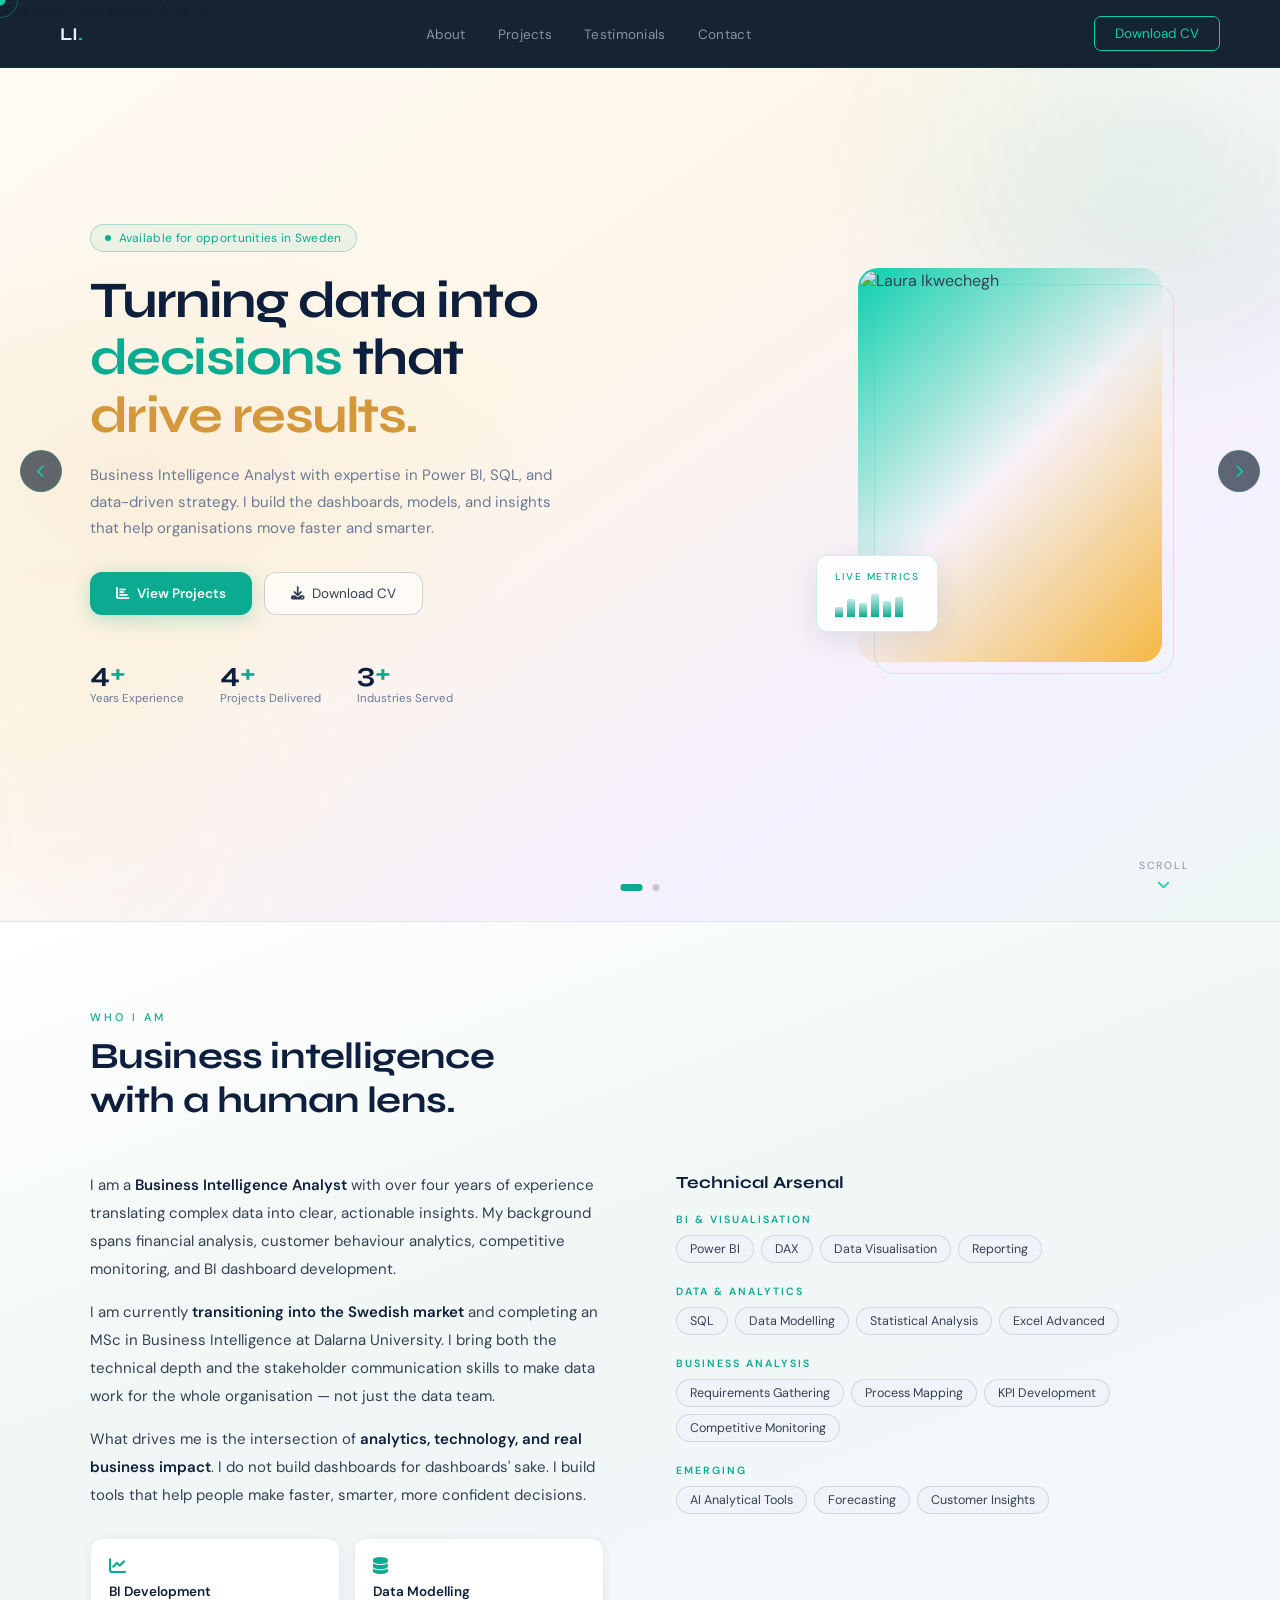
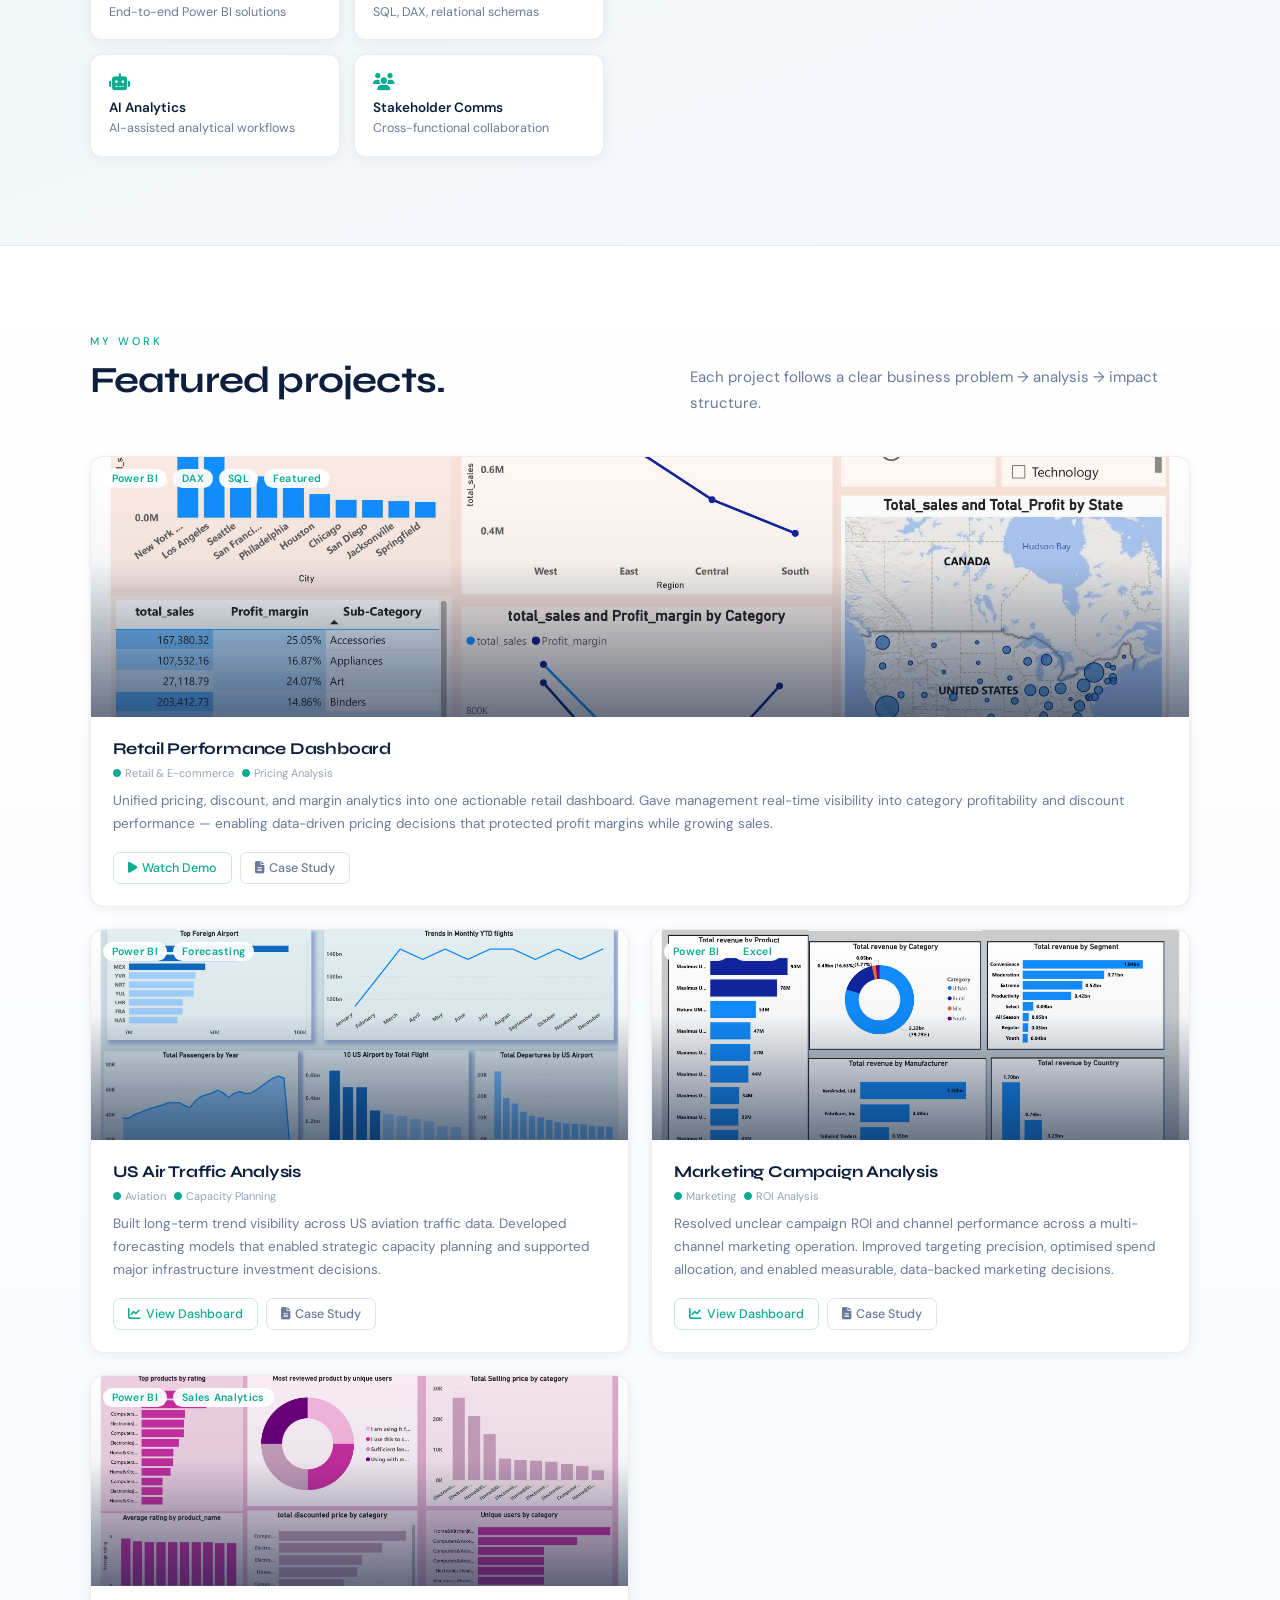
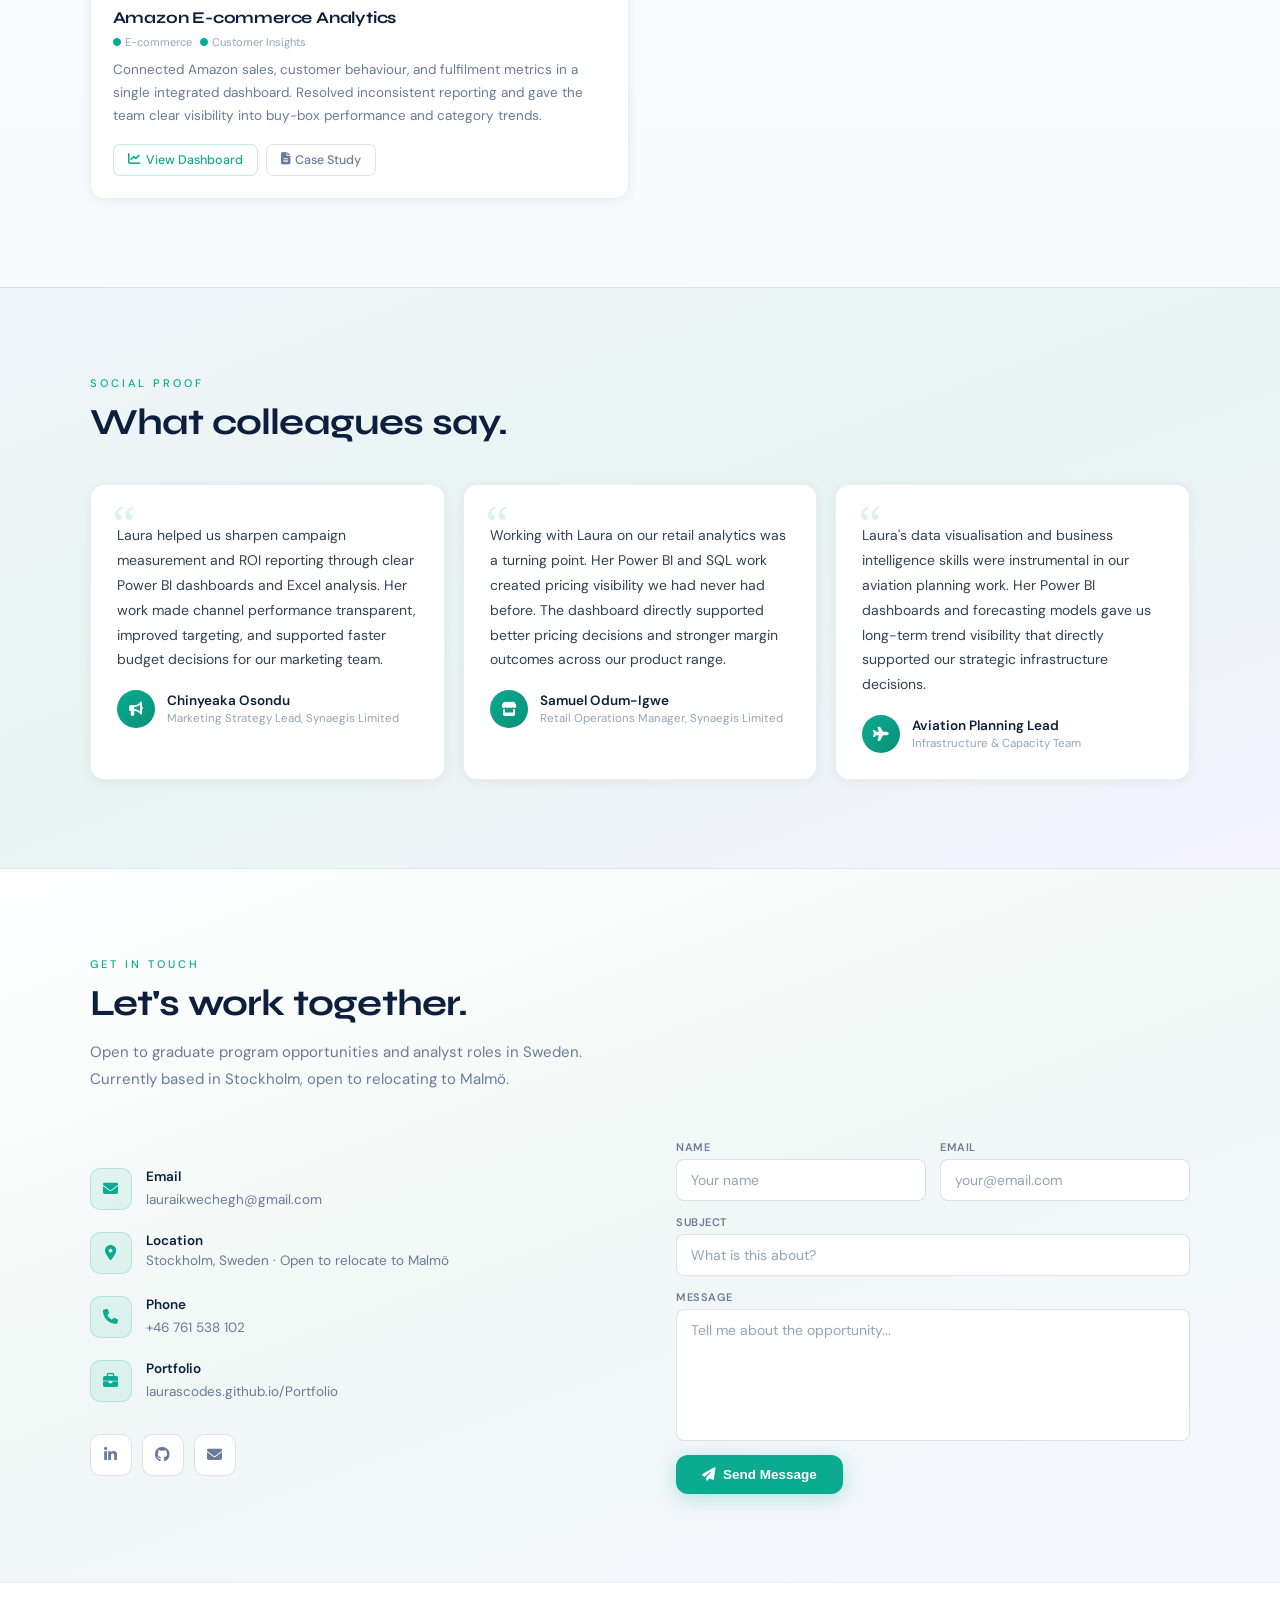
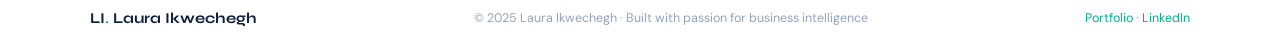
==== index (1).html @ 74d18b84 "new commit" ====
<!DOCTYPE html>
<html lang="en">
<head>
<meta charset="UTF-8">
<meta name="viewport" content="width=device-width, initial-scale=1.0">
<title>Laura Ikwechegh | Business Intelligence Analyst</title>
<link rel="preconnect" href="https://fonts.googleapis.com">
<link rel="preconnect" href="https://fonts.gstatic.com" crossorigin>
<link href="https://fonts.googleapis.com/css2?family=Syne:wght@400;600;700;800&family=DM+Sans:ital,opsz,wght@0,9..40,300;0,9..40,400;0,9..40,500;1,9..40,300&display=swap" rel="stylesheet">
<link rel="stylesheet" href="https://cdnjs.cloudflare.com/ajax/libs/font-awesome/6.5.0/css/all.min.css">
<link rel="stylesheet" href="style.css">
</head>
<body>

<!-- CURSOR -->
<div class="cursor" id="cursor"></div>
<div class="cursor-ring" id="cursorRing"></div>

<!-- SCROLL BAR -->
<div id="scroll-bar"></div>

    <div class="loader-bar-wrap"><div class="loader-bar"></div></div>
    <p class="loader-sub">Business Intelligence Analyst</p>
  </div>
</div>

<!-- MOBILE NAV -->
<div class="mobile-nav" id="mobileNav">
  <button class="close-mobile" onclick="closeMobileNav()"><i class="fas fa-times"></i></button>
  <a href="#hero" onclick="closeMobileNav()">Home</a>
  <a href="#about" onclick="closeMobileNav()">About</a>
  <a href="#projects" onclick="closeMobileNav()">Projects</a>
  <a href="#testimonials" onclick="closeMobileNav()">Testimonials</a>
  <a href="#contact" onclick="closeMobileNav()">Contact</a>
</div>

<!-- NAVBAR -->
<nav id="navbar">
  <a href="#hero" class="nav-logo">LI<span>.</span></a>
  <ul class="nav-links">
    <li><a href="#about">About</a></li>
    <li><a href="#projects">Projects</a></li>
    <li><a href="#testimonials">Testimonials</a></li>
    <li><a href="#contact">Contact</a></li>
  </ul>
  <a href="assets/img/portfolio/Laura_Ikwecheghs_Resume.pdf" class="nav-cta" target="_blank">Download CV</a>
  <div class="hamburger" onclick="openMobileNav()">
    <span></span><span></span><span></span>
  </div>
</nav>

<!-- ========== HERO SECTION (Sliding) ========== -->
<section id="hero">

  <!-- Slider track — holds both slides side by side -->
  <div class="hero-slider" id="heroSlider">

    <!-- ====== SLIDE 1: Photo + Text ====== -->
    <div class="hero-slide slide-1">
      <div class="hero-orb orb-1"></div>
      <div class="hero-orb orb-2"></div>

      <div class="slide-1-inner">

        <!-- LEFT: Text content -->
        <div class="hero-text-col">
          <div class="hero-badge">Available for opportunities in Sweden</div>

          <h1 class="hero-title">
            Turning data into<br>
            <span class="teal">decisions</span> that<br>
            <span class="gold">drive results.</span>
          </h1>

          <p class="hero-sub">
            Business Intelligence Analyst with expertise in Power BI, SQL, and data-driven strategy.
            I build the dashboards, models, and insights that help organisations move faster and smarter.
          </p>

          <div class="hero-btns">
            <a href="#projects" class="btn-primary">
              <i class="fas fa-chart-bar"></i> View Projects
            </a>
            <a href="assets/img/portfolio/Laura_Ikwecheghs_Resume.pdf" class="btn-outline" target="_blank">
              <i class="fas fa-download"></i> Download CV
            </a>
          </div>

          <div class="hero-stats">
            <div class="stat">
              <div class="stat-number">4<span>+</span></div>
              <div class="stat-label">Years Experience</div>
            </div>
            <div class="stat">
              <div class="stat-number">4<span>+</span></div>
              <div class="stat-label">Projects Delivered</div>
            </div>
            <div class="stat">
              <div class="stat-number">3<span>+</span></div>
              <div class="stat-label">Industries Served</div>
            </div>
          </div>
        </div>

        <!-- RIGHT: Professional photo -->
        <div class="hero-photo-col">
          <div class="hero-photo-frame">
            <img src="assets/img/person/my_imaage.png" alt="Laura Ikwechegh">

            <!-- Floating BI mini-chart card -->
            <div class="hero-accent-card">
              <div class="accent-card-title">Live Metrics</div>
              <div class="accent-bars">
                <div class="accent-bar"></div>
                <div class="accent-bar"></div>
                <div class="accent-bar"></div>
                <div class="accent-bar"></div>
                <div class="accent-bar"></div>
                <div class="accent-bar"></div>
              </div>
            </div>
          </div>
        </div>

      </div>
    </div>
    <!-- end SLIDE 1 -->

    <!-- ====== SLIDE 2: Warm Charcoal / Minimal ====== -->
    <div class="hero-slide slide-2">
      <div class="slide-2-line"></div>

      <div class="slide-2-inner">

        <div class="slide-2-eyebrow">Business Intelligence · Power BI · SQL</div>

        <h2 class="slide-2-title">
          Where data meets<br>
          <span class="s2-accent">strategic impact.</span>
        </h2>

        <p class="slide-2-desc">
          I translate raw data into confident decisions — from retail pricing dashboards
          to aviation forecasting. My work sits at the intersection of analytics,
          technology, and measurable business outcomes.
        </p>

        <div class="slide-2-ctas">
          <a href="#about" class="btn-warm">
            <i class="fas fa-user"></i> About Me
          </a>
          <a href="#contact" class="btn-warm-outline">
            <i class="fas fa-paper-plane"></i> Get In Touch
          </a>
        </div>

        <div class="slide-2-stats">
          <div class="s2-stat">
            <div class="s2-stat-num">4+</div>
            <div class="s2-stat-label">Years<br>Experience</div>
          </div>
          <div class="s2-stat">
            <div class="s2-stat-num">4+</div>
            <div class="s2-stat-label">Projects<br>Delivered</div>
          </div>
          <div class="s2-stat">
            <div class="s2-stat-num">3+</div>
            <div class="s2-stat-label">Industries<br>Served</div>
          </div>
        </div>

      </div>

      <!-- Floating quote — right side decoration -->
      <div class="slide-2-quote">
        <span class="s2-quote-mark">"</span>
        <p class="s2-quote-text">Data is the new oil — but only when refined into insight.</p>
        <div class="s2-quote-author">BI Philosophy</div>
      </div>

    </div>
    <!-- end SLIDE 2 -->

  </div>
  <!-- end .hero-slider -->

  <!-- Slider navigation dots -->
  <div class="hero-nav-dots">
    <button class="hero-dot active" aria-label="Slide 1"></button>
    <button class="hero-dot" aria-label="Slide 2"></button>
  </div>

  <!-- Arrow buttons -->
  <button class="hero-arrow hero-arrow-left" id="heroPrev" aria-label="Previous slide">
    <i class="fas fa-chevron-left"></i>
  </button>
  <button class="hero-arrow hero-arrow-right" id="heroNext" aria-label="Next slide">
    <i class="fas fa-chevron-right"></i>
  </button>

  <!-- Scroll hint -->
  <div class="scroll-hint">
    <span>Scroll</span>
    <i class="fas fa-chevron-down"></i>
  </div>

</section>
<!-- end #hero -->

<!-- ========== ABOUT ========== -->
<section id="about" class="section">
  <div class="section-label reveal">Who I Am</div>
  <h2 class="section-title reveal">Business intelligence<br>with a human lens.</h2>

  <div class="about-grid">
    <div class="about-text reveal">
      <p>
        I am a <strong>Business Intelligence Analyst</strong> with over four years of experience translating
        complex data into clear, actionable insights. My background spans financial analysis, customer
        behaviour analytics, competitive monitoring, and BI dashboard development.
      </p>
      <p>
        I am currently <strong>transitioning into the Swedish market</strong> and completing an MSc in Business
        Intelligence at Dalarna University. I bring both the technical depth and the stakeholder communication
        skills to make data work for the whole organisation — not just the data team.
      </p>
      <p>
        What drives me is the intersection of <strong>analytics, technology, and real business impact</strong>.
        I do not build dashboards for dashboards' sake. I build tools that help people make faster, smarter,
        more confident decisions.
      </p>

      <div class="about-highlights">
        <div class="highlight-item">
          <i class="fas fa-chart-line"></i>
          <h4>BI Development</h4>
          <p>End-to-end Power BI solutions</p>
        </div>
        <div class="highlight-item">
          <i class="fas fa-database"></i>
          <h4>Data Modelling</h4>
          <p>SQL, DAX, relational schemas</p>
        </div>
        <div class="highlight-item">
          <i class="fas fa-robot"></i>
          <h4>AI Analytics</h4>
          <p>AI-assisted analytical workflows</p>
        </div>
        <div class="highlight-item">
          <i class="fas fa-users"></i>
          <h4>Stakeholder Comms</h4>
          <p>Cross-functional collaboration</p>
        </div>
      </div>
    </div>

    <div class="about-skills reveal">
      <h3>Technical Arsenal</h3>

      <div class="skill-group">
        <div class="skill-group-title">BI & Visualisation</div>
        <div class="skill-tags">
          <span class="skill-tag">Power BI</span>
          <span class="skill-tag">DAX</span>
          <span class="skill-tag">Data Visualisation</span>
          <span class="skill-tag">Reporting</span>
        </div>
      </div>

      <div class="skill-group">
        <div class="skill-group-title">Data & Analytics</div>
        <div class="skill-tags">
          <span class="skill-tag">SQL</span>
          <span class="skill-tag">Data Modelling</span>
          <span class="skill-tag">Statistical Analysis</span>
          <span class="skill-tag">Excel Advanced</span>
        </div>
      </div>

      <div class="skill-group">
        <div class="skill-group-title">Business Analysis</div>
        <div class="skill-tags">
          <span class="skill-tag">Requirements Gathering</span>
          <span class="skill-tag">Process Mapping</span>
          <span class="skill-tag">KPI Development</span>
          <span class="skill-tag">Competitive Monitoring</span>
        </div>
      </div>

      <div class="skill-group">
        <div class="skill-group-title">Emerging</div>
        <div class="skill-tags">
          <span class="skill-tag">AI Analytical Tools</span>
          <span class="skill-tag">Forecasting</span>
          <span class="skill-tag">Customer Insights</span>
        </div>
      </div>
    </div>
  </div>
</section>

<!-- ========== PROJECTS ========== -->
<section id="projects" class="section">
  <div class="projects-header">
    <div>
      <div class="section-label reveal">My Work</div>
      <h2 class="section-title reveal">Featured projects.</h2>
    </div>
    <p class="section-sub reveal" style="margin-bottom:0;">Each project follows a clear business problem → analysis → impact structure.</p>
  </div>

  <div class="projects-grid">

    <!-- FEATURED: Retail -->
    <div class="project-card reveal">
      <div class="project-img-wrap">
        <img src="assets/img/portfolio/Retail Performance.jpg" alt="Retail Performance Dashboard" loading="lazy">
        <div class="project-overlay"></div>
        <div class="project-tags-overlay">
          <span class="ptag">Power BI</span>
          <span class="ptag">DAX</span>
          <span class="ptag">SQL</span>
          <span class="ptag">Featured</span>
        </div>
      </div>
      <div class="project-body">
        <h3>Retail Performance Dashboard</h3>
        <div class="project-meta">
          <span><i class="fas fa-circle"></i> Retail &amp; E-commerce</span>
          <span><i class="fas fa-circle"></i> Pricing Analysis</span>
        </div>
        <p>Unified pricing, discount, and margin analytics into one actionable retail dashboard. Gave management real-time visibility into category profitability and discount performance — enabling data-driven pricing decisions that protected profit margins while growing sales.</p>
        <div class="project-links">
          <a href="assets/img/portfolio/Retail%20Performance.mp4" class="p-link" target="_blank" rel="noopener">
            <i class="fas fa-play"></i> Watch Demo
          </a>
          <a href="project-case1.html" class="p-link secondary">
            <i class="fas fa-file-alt"></i> Case Study
          </a>
        </div>
      </div>
    </div>

    <!-- US Air Traffic -->
    <div class="project-card reveal">
      <div class="project-img-wrap">
        <img src="assets/img/portfolio/U.S international Powerbi project.jpg" alt="US Air Traffic Analysis" loading="lazy">
        <div class="project-overlay"></div>
        <div class="project-tags-overlay">
          <span class="ptag">Power BI</span>
          <span class="ptag">Forecasting</span>
        </div>
      </div>
      <div class="project-body">
        <h3>US Air Traffic Analysis</h3>
        <div class="project-meta">
          <span><i class="fas fa-circle"></i> Aviation</span>
          <span><i class="fas fa-circle"></i> Capacity Planning</span>
        </div>
        <p>Built long-term trend visibility across US aviation traffic data. Developed forecasting models that enabled strategic capacity planning and supported major infrastructure investment decisions.</p>
        <div class="project-links">
          <a href="assets/img/portfolio/U.S international Powerbi project.jpg" class="p-link" target="_blank" rel="noopener">
            <i class="fas fa-chart-line"></i> View Dashboard
          </a>
          <a href="project-case3.html" class="p-link secondary">
            <i class="fas fa-file-alt"></i> Case Study
          </a>
        </div>
      </div>
    </div>

    <!-- Marketing Campaign -->
    <div class="project-card reveal">
      <div class="project-img-wrap">
        <img src="assets/img/portfolio/power BI Assignment 1.jpg" alt="Marketing Campaign Analysis" loading="lazy">
        <div class="project-overlay"></div>
        <div class="project-tags-overlay">
          <span class="ptag">Power BI</span>
          <span class="ptag">Excel</span>
        </div>
      </div>
      <div class="project-body">
        <h3>Marketing Campaign Analysis</h3>
        <div class="project-meta">
          <span><i class="fas fa-circle"></i> Marketing</span>
          <span><i class="fas fa-circle"></i> ROI Analysis</span>
        </div>
        <p>Resolved unclear campaign ROI and channel performance across a multi-channel marketing operation. Improved targeting precision, optimised spend allocation, and enabled measurable, data-backed marketing decisions.</p>
        <div class="project-links">
          <a href="assets/img/portfolio/power BI Assignment 1.jpg" class="p-link" target="_blank" rel="noopener">
            <i class="fas fa-chart-line"></i> View Dashboard
          </a>
          <a href="project-case4.html" class="p-link secondary">
            <i class="fas fa-file-alt"></i> Case Study
          </a>
        </div>
      </div>
    </div>

    <!-- Amazon -->
    <div class="project-card reveal">
      <div class="project-img-wrap">
        <img src="assets/img/portfolio/Amazon E-commerce 1.jpg" alt="Amazon E-commerce Analytics" loading="lazy">
        <div class="project-overlay"></div>
        <div class="project-tags-overlay">
          <span class="ptag">Power BI</span>
          <span class="ptag">Sales Analytics</span>
        </div>
      </div>
      <div class="project-body">
        <h3>Amazon E-commerce Analytics</h3>
        <div class="project-meta">
          <span><i class="fas fa-circle"></i> E-commerce</span>
          <span><i class="fas fa-circle"></i> Customer Insights</span>
        </div>
        <p>Connected Amazon sales, customer behaviour, and fulfilment metrics in a single integrated dashboard. Resolved inconsistent reporting and gave the team clear visibility into buy-box performance and category trends.</p>
        <div class="project-links">
          <a href="assets/img/portfolio/Amazon E-commerce 1.jpg" class="p-link" target="_blank" rel="noopener">
            <i class="fas fa-chart-line"></i> View Dashboard
          </a>
          <a href="project-case5.html" class="p-link secondary">
            <i class="fas fa-file-alt"></i> Case Study
          </a>
        </div>
      </div>
    </div>

  </div>
</section>

<!-- ========== TESTIMONIALS ========== -->
<section id="testimonials" class="section">
  <div class="section-label reveal">Social Proof</div>
  <h2 class="section-title reveal">What colleagues say.</h2>

  <div class="testimonials-grid">

    <div class="testimonial-card reveal">
      <p>Laura helped us sharpen campaign measurement and ROI reporting through clear Power BI dashboards and Excel analysis. Her work made channel performance transparent, improved targeting, and supported faster budget decisions for our marketing team.</p>
      <div class="t-author">
        <div class="t-avatar"><i class="fas fa-bullhorn"></i></div>
        <div>
          <div class="t-name">Chinyeaka Osondu</div>
          <div class="t-role">Marketing Strategy Lead, Synaegis Limited</div>
        </div>
      </div>
    </div>

    <div class="testimonial-card reveal">
      <p>Working with Laura on our retail analytics was a turning point. Her Power BI and SQL work created pricing visibility we had never had before. The dashboard directly supported better pricing decisions and stronger margin outcomes across our product range.</p>
      <div class="t-author">
        <div class="t-avatar"><i class="fas fa-store"></i></div>
        <div>
          <div class="t-name">Samuel Odum-Igwe</div>
          <div class="t-role">Retail Operations Manager, Synaegis Limited</div>
        </div>
      </div>
    </div>

    <div class="testimonial-card reveal">
      <p>Laura's data visualisation and business intelligence skills were instrumental in our aviation planning work. Her Power BI dashboards and forecasting models gave us long-term trend visibility that directly supported our strategic infrastructure decisions.</p>
      <div class="t-author">
        <div class="t-avatar"><i class="fas fa-plane"></i></div>
        <div>
          <div class="t-name">Aviation Planning Lead</div>
          <div class="t-role">Infrastructure & Capacity Team</div>
        </div>
      </div>
    </div>

  </div>
</section>

<!-- ========== CONTACT ========== -->
<section id="contact" class="section">
  <div class="section-label reveal">Get In Touch</div>
  <h2 class="section-title reveal">Let's work together.</h2>
  <p class="section-sub reveal">Open to graduate program opportunities and analyst roles in Sweden. Currently based in Stockholm, open to relocating to Malmö.</p>

  <div class="contact-grid">
    <div class="reveal">
      <div class="contact-info-items">
        <div class="contact-info-item">
          <div class="c-icon"><i class="fas fa-envelope"></i></div>
          <div class="c-text">
            <h4>Email</h4>
            <a href="mailto:lauraikwechegh@gmail.com">lauraikwechegh@gmail.com</a>
          </div>
        </div>
        <div class="contact-info-item">
          <div class="c-icon"><i class="fas fa-map-marker-alt"></i></div>
          <div class="c-text">
            <h4>Location</h4>
            <p>Stockholm, Sweden · Open to relocate to Malmö</p>
          </div>
        </div>
        <div class="contact-info-item">
          <div class="c-icon"><i class="fas fa-phone"></i></div>
          <div class="c-text">
            <h4>Phone</h4>
            <a href="tel:+46761538102">+46 761 538 102</a>
          </div>
        </div>
        <div class="contact-info-item">
          <div class="c-icon"><i class="fas fa-briefcase"></i></div>
          <div class="c-text">
            <h4>Portfolio</h4>
            <a href="https://laurascodes.github.io/Portfolio/index.html#hero-section" target="_blank">laurascodes.github.io/Portfolio</a>
          </div>
        </div>
      </div>

      <div class="social-row">
        <a href="http://www.linkedin.com/in/chidinma-ikwechegh-4619a311b" class="soc-btn" target="_blank" title="LinkedIn">
          <i class="fab fa-linkedin-in"></i>
        </a>
        <a href="https://github.com/laurascodes" class="soc-btn" target="_blank" title="GitHub">
          <i class="fab fa-github"></i>
        </a>
        <a href="mailto:lauraikwechegh@gmail.com" class="soc-btn" title="Email">
          <i class="fas fa-envelope"></i>
        </a>
      </div>
    </div>

    <form class="contact-form reveal" onsubmit="handleSubmit(event)">
      <div class="form-row">
        <div class="form-group">
          <label for="fname">Name</label>
          <input type="text" id="fname" name="name" placeholder="Your name" required>
        </div>
        <div class="form-group">
          <label for="femail">Email</label>
          <input type="email" id="femail" name="email" placeholder="your@email.com" required>
        </div>
      </div>
      <div class="form-group">
        <label for="fsubject">Subject</label>
        <input type="text" id="fsubject" name="subject" placeholder="What is this about?" required>
      </div>
      <div class="form-group">
        <label for="fmessage">Message</label>
        <textarea id="fmessage" name="message" rows="6" placeholder="Tell me about the opportunity..." required></textarea>
      </div>
      <button type="submit" class="btn-primary" style="align-self:flex-start;">
        <i class="fas fa-paper-plane"></i> Send Message
      </button>
      <p id="form-msg" style="font-size:13px;color:var(--teal);display:none;margin-top:8px;">
        ✓ Message sent! I will get back to you within 24 hours.
      </p>
    </form>
  </div>
</section>

<!-- FOOTER -->
<footer>
  <div class="footer-logo">LI<span>.</span> Laura Ikwechegh</div>
  <p>© 2025 Laura Ikwechegh · Built with passion for business intelligence</p>
  <p>
    <a href="https://laurascodes.github.io/Portfolio/index.html#hero-section">Portfolio</a> ·
    <a href="http://www.linkedin.com/in/chidinma-ikwechegh-4619a311b" target="_blank">LinkedIn</a>
  </p>
</footer>

<script src="main.js"></script>
</body>
</html>
---- style.css ----
/* ===========================
   CSS VARIABLES & RESET
=========================== */
:root {
  /* Hero — deep professional dark */
  --hero-bg:      #0d1b2a;
  --hero-mid:     #112240;
  --hero-teal:    #0BCEAF;
  --hero-gold:    #F4B942;
  --hero-slate:   #8892A4;
  --hero-light:   #CCD6F6;
  --hero-white:   #E6F1FF;

  /* Rest of site — white/light gradient */
  --bg:           #f7f9fc;
  --bg2:          #ffffff;
  --bg3:          #f0f4f9;
  --teal:         #0aab90;
  --teal-light:   rgba(10,171,144,0.09);
  --gold:         #d4973a;
  --slate:        #6b7a99;
  --slate-mid:    #94a3b8;
  --body-text:    #334155;
  --heading:      #0d1f3c;
  --border:       rgba(13,31,60,0.08);
  --border-mid:   rgba(13,31,60,0.13);
  --card-bg:      #ffffff;
  --shadow-sm:    0 2px 12px rgba(13,31,60,0.06);
  --shadow-md:    0 8px 32px rgba(13,31,60,0.09);
  --shadow-lg:    0 20px 60px rgba(13,31,60,0.12);
  --radius:       12px;
  --transition:   0.3s cubic-bezier(0.4,0,0.2,1);
}

*,*::before,*::after{margin:0;padding:0;box-sizing:border-box;}
html{scroll-behavior:smooth;font-size:16px;}
body{
  font-family:'DM Sans',sans-serif;
  background:var(--bg);color:var(--body-text);
  overflow-x:hidden;
  -webkit-font-smoothing:antialiased;
  -moz-osx-font-smoothing:grayscale;
  font-weight:400;cursor:none;
}

/* ===========================
   CURSOR
=========================== */
.cursor{
  position:fixed;width:11px;height:11px;background:var(--hero-teal);
  border-radius:50%;pointer-events:none;z-index:99999;
  transform:translate(-50%,-50%);transition:width .2s,height .2s;
}
.cursor-ring{
  position:fixed;width:36px;height:36px;
  border:1.5px solid var(--hero-teal);border-radius:50%;
  pointer-events:none;z-index:99998;transform:translate(-50%,-50%);
  transition:width .3s,height .3s,opacity .3s;opacity:.35;
}

/* ===========================
   SCROLL BAR
=========================== */
#scroll-bar{
  position:fixed;top:0;left:0;height:3px;
  background:linear-gradient(90deg,var(--teal),var(--gold));
  z-index:9999;width:0%;transition:width .1s linear;
}

/* ===========================
   NAVBAR
=========================== */
nav{
  position:fixed;top:0;left:0;right:0;z-index:1000;
  height:68px;padding:0 clamp(20px,5vw,60px);
  display:flex;align-items:center;justify-content:space-between;
  background:rgba(13,27,42,0.96);
  backdrop-filter:blur(20px);
  border-bottom:1px solid rgba(11,206,175,0.08);
  transition:box-shadow var(--transition);
}
nav.scrolled{box-shadow:0 4px 24px rgba(0,0,0,0.25);}

.nav-logo{
  font-family:'Syne',sans-serif;font-weight:700;font-size:18px;
  color:var(--hero-white);text-decoration:none;
}
.nav-logo span{color:var(--hero-teal);}

.nav-links{display:flex;list-style:none;gap:32px;}
.nav-links a{
  font-size:13.5px;font-weight:400;color:var(--hero-slate);
  text-decoration:none;letter-spacing:.3px;transition:color var(--transition);position:relative;
}
.nav-links a::after{
  content:'';position:absolute;bottom:-4px;left:0;
  width:0;height:1.5px;background:var(--hero-teal);transition:width var(--transition);
}
.nav-links a:hover{color:var(--hero-teal);}
.nav-links a:hover::after{width:100%;}

.nav-cta{
  padding:8px 20px;border:1.5px solid var(--hero-teal);
  border-radius:7px;color:var(--hero-teal)!important;
  font-size:13.5px;font-weight:400;text-decoration:none;
  transition:all var(--transition);background:transparent;
}
.nav-cta:hover{background:rgba(11,206,175,0.1)!important;}
.nav-cta::after{display:none!important;}

.hamburger{display:none;flex-direction:column;gap:5px;cursor:pointer;}
.hamburger span{display:block;width:22px;height:2px;background:var(--hero-light);border-radius:2px;}

/* ===========================
   HERO — DARK PROFESSIONAL
=========================== */
#hero{position:relative;height:100vh;overflow:hidden;}

.hero-slider{
  display:flex;width:200%;height:100%;
  transition:transform .85s cubic-bezier(.77,0,.175,1);
}

.hero-slide{
  width:50%;height:100%;flex-shrink:0;
  position:relative;display:flex;align-items:center;
}

/* ── SLIDE 1 — Warm cream gradient (soft, light, welcoming) ── */
.slide-1{
  background: linear-gradient(145deg, #fffbf4 0%, #fef6e8 40%, #f4f0ff 75%, #eef8f5 100%);
  padding:68px clamp(24px,7vw,100px) 80px;
}
.slide-1::before{
  content:'';position:absolute;inset:0;
  background:
    radial-gradient(ellipse 55% 50% at 10% 50%, rgba(212,151,58,0.09) 0%, transparent 60%),
    radial-gradient(ellipse 50% 55% at 90% 15%, rgba(10,171,144,0.07) 0%, transparent 55%);
  pointer-events:none;
}
.slide-1::after{
  content:'';position:absolute;inset:0;
  background:
    radial-gradient(ellipse 70% 50% at 100% 0%, rgba(255,255,255,0.6) 0%, transparent 55%),
    radial-gradient(ellipse 50% 40% at 0% 100%, rgba(255,255,255,0.4) 0%, transparent 55%);
  pointer-events:none;z-index:1;
}

.hero-orb{position:absolute;border-radius:50%;filter:blur(90px);pointer-events:none;}
.orb-1{
  width:420px;height:420px;
  background:radial-gradient(circle,rgba(10,171,144,0.10),transparent 70%);
  top:-80px;right:-80px;animation:orbFloat 8s ease-in-out infinite;
}
.orb-2{
  width:340px;height:340px;
  background:radial-gradient(circle,rgba(212,151,58,0.08),transparent 70%);
  bottom:-60px;left:-80px;animation:orbFloat 10s ease-in-out infinite reverse;
}
@keyframes orbFloat{0%,100%{transform:translateY(0) scale(1);}50%{transform:translateY(-26px) scale(1.04);}}

.slide-1-inner{
  position:relative;z-index:2;
  display:grid;grid-template-columns:1fr 360px;
  gap:60px;align-items:center;width:100%;
}

.hero-badge{
  display:inline-flex;align-items:center;gap:8px;
  padding:5px 14px;border-radius:100px;font-size:12px;font-weight:400;
  border:1.5px solid rgba(10,171,144,0.3);background:rgba(10,171,144,0.07);
  color:var(--teal);margin-bottom:20px;letter-spacing:.3px;
}
.hero-badge::before{
  content:'';width:6px;height:6px;border-radius:50%;
  background:var(--teal);flex-shrink:0;animation:pulse 2s infinite;
}
@keyframes pulse{0%,100%{opacity:1;transform:scale(1);}50%{opacity:.4;transform:scale(1.4);}}

.hero-title{
  font-family:'Syne',sans-serif;
  font-size:clamp(2rem,4vw,3.5rem);font-weight:700;
  line-height:1.12;letter-spacing:-1.5px;color:var(--heading);margin-bottom:18px;
}
.hero-title .teal{color:var(--teal);}
.hero-title .gold{color:var(--gold);}

.hero-sub{
  font-size:15px;font-weight:400;color:var(--slate);
  max-width:480px;line-height:1.78;margin-bottom:30px;
}

.hero-btns{display:flex;gap:12px;flex-wrap:wrap;margin-bottom:44px;}

.btn-primary{
  padding:12px 26px;background:var(--teal);color:#fff;
  font-weight:600;font-size:13.5px;border-radius:var(--radius);
  text-decoration:none;transition:all var(--transition);
  border:none;cursor:pointer;display:inline-flex;align-items:center;gap:7px;
  box-shadow:0 4px 20px rgba(10,171,144,0.28);
}
.btn-primary:hover{background:#089178;transform:translateY(-2px);box-shadow:0 8px 28px rgba(10,171,144,0.38);}

.btn-outline{
  padding:12px 26px;
  border:1.5px solid rgba(13,31,60,0.18);color:var(--body-text);
  font-weight:400;font-size:13.5px;border-radius:var(--radius);
  text-decoration:none;transition:all var(--transition);
  display:inline-flex;align-items:center;gap:7px;
  background:rgba(255,255,255,0.6);
}
.btn-outline:hover{border-color:var(--teal);color:var(--teal);transform:translateY(-2px);}

.hero-stats{display:flex;gap:36px;flex-wrap:wrap;}
.stat{display:flex;flex-direction:column;}
.stat-number{
  font-family:'Syne',sans-serif;font-size:1.75rem;font-weight:700;
  color:var(--heading);line-height:1;
}
.stat-number span{color:var(--teal);}
.stat-label{font-size:11.5px;font-weight:400;color:var(--slate);margin-top:4px;}

/* Photo column */
.hero-photo-col{display:flex;align-items:center;justify-content:center;}
.hero-photo-frame{position:relative;width:300px;height:390px;}
.hero-photo-frame::before{
  content:'';position:absolute;inset:-2px;border-radius:20px;
  background:linear-gradient(135deg,var(--hero-teal),transparent 50%,var(--hero-gold));z-index:0;
}
.hero-photo-frame::after{
  content:'';position:absolute;bottom:-14px;right:-14px;
  width:100%;height:100%;border:1.5px solid rgba(11,206,175,0.2);
  border-radius:20px;z-index:-1;
}
.hero-photo-frame img{
  position:relative;z-index:1;width:100%;height:100%;
  object-fit:cover;border-radius:18px;display:block;
}
.photo-placeholder{
  position:relative;z-index:1;width:100%;height:100%;border-radius:18px;
  background:linear-gradient(160deg,#e8f0fe,#d4eee8);
  display:flex;flex-direction:column;align-items:center;justify-content:center;gap:12px;
  border:1px solid rgba(10,171,144,0.18);
}
.photo-placeholder i{font-size:48px;color:rgba(10,171,144,0.3);}
.photo-placeholder p{font-size:12px;color:var(--slate);text-align:center;line-height:1.6;}

.hero-accent-card{
  position:absolute;bottom:28px;left:-44px;
  background:rgba(255,255,255,0.92);backdrop-filter:blur(20px);
  border:1px solid rgba(10,171,144,0.18);border-radius:12px;
  padding:14px 18px;z-index:10;
  box-shadow:0 8px 32px rgba(13,31,60,0.10);
  animation:floatCard 4s ease-in-out infinite;
}
@keyframes floatCard{0%,100%{transform:translateY(0);}50%{transform:translateY(-7px);}}
.accent-card-title{font-size:10px;font-weight:500;color:var(--teal);letter-spacing:1.5px;text-transform:uppercase;margin-bottom:8px;}
.accent-bars{display:flex;align-items:flex-end;gap:4px;height:26px;}
.accent-bar{width:8px;border-radius:2px 2px 0 0;background:linear-gradient(to top,var(--teal),rgba(10,171,144,0.25));animation:barPulse 2s ease-in-out infinite alternate;}
.accent-bar:nth-child(1){height:38%;animation-delay:0s;}
.accent-bar:nth-child(2){height:68%;animation-delay:.1s;}
.accent-bar:nth-child(3){height:52%;animation-delay:.2s;}
.accent-bar:nth-child(4){height:88%;animation-delay:.3s;}
.accent-bar:nth-child(5){height:62%;animation-delay:.4s;}
.accent-bar:nth-child(6){height:78%;animation-delay:.5s;}
@keyframes barPulse{from{opacity:.5;}to{opacity:1;}}

/* ── SLIDE 2 — Deep navy softening to white gradient ── */
.slide-2{
  background: linear-gradient(135deg, #1b3a5c 0%, #1e4976 35%, #2a6490 65%, #c8dff0 90%, #eef6fb 100%);
  padding:68px clamp(24px,7vw,100px) 80px;
  position:relative;overflow:hidden;
}
.slide-2::before{
  content:'';position:absolute;inset:0;
  background:
    radial-gradient(ellipse 65% 60% at 100% 100%, rgba(255,255,255,0.55) 0%, transparent 55%),
    radial-gradient(ellipse 50% 50% at 0% 0%, rgba(255,255,255,0.08) 0%, transparent 55%);
  pointer-events:none;
}
.slide-2::after{
  content:'';position:absolute;inset:0;
  background-image:
    linear-gradient(rgba(255,255,255,0.04) 1px,transparent 1px),
    linear-gradient(90deg,rgba(255,255,255,0.04) 1px,transparent 1px);
  background-size:55px 55px;
  pointer-events:none;
}
.slide-2-line{
  position:absolute;top:0;right:180px;width:1px;height:100%;
  background:linear-gradient(to bottom,transparent,rgba(255,255,255,0.2) 30%,rgba(255,255,255,0.2) 70%,transparent);
  pointer-events:none;
}
.slide-2-inner{
  position:relative;z-index:2;
  display:flex;flex-direction:column;justify-content:center;max-width:620px;height:100%;
}
.slide-2-eyebrow{
  display:inline-flex;align-items:center;gap:10px;
  font-size:11px;font-weight:500;letter-spacing:3px;text-transform:uppercase;
  color:#7ecfef;margin-bottom:24px;
}
.slide-2-eyebrow::before{content:'';display:block;width:24px;height:1px;background:#7ecfef;opacity:.6;}
.slide-2-title{
  font-family:'Syne',sans-serif;
  font-size:clamp(1.9rem,3.5vw,3rem);font-weight:700;
  line-height:1.14;letter-spacing:-1.2px;color:#e8f3fb;margin-bottom:20px;
}
.slide-2-title .s2-accent{color:#7ecfef;}
.slide-2-desc{
  font-size:15px;font-weight:400;color:rgba(200,225,245,0.78);
  line-height:1.8;margin-bottom:36px;max-width:490px;
}
.slide-2-ctas{display:flex;gap:12px;flex-wrap:wrap;margin-bottom:44px;}
.btn-warm{
  padding:12px 26px;background:rgba(255,255,255,0.95);color:#1b3a5c;font-weight:600;
  font-size:13.5px;border-radius:var(--radius);text-decoration:none;
  transition:all var(--transition);display:inline-flex;align-items:center;gap:7px;
  border:none;cursor:pointer;box-shadow:0 4px 18px rgba(0,0,0,0.18);
}
.btn-warm:hover{background:#ffffff;transform:translateY(-2px);box-shadow:0 8px 28px rgba(0,0,0,0.22);}
.btn-warm-outline{
  padding:12px 26px;border:1.5px solid rgba(255,255,255,0.35);color:rgba(232,243,251,0.9);
  font-weight:400;font-size:13.5px;border-radius:var(--radius);text-decoration:none;
  transition:all var(--transition);display:inline-flex;align-items:center;gap:7px;
  background:rgba(255,255,255,0.08);
}
.btn-warm-outline:hover{border-color:rgba(255,255,255,0.7);color:#fff;transform:translateY(-2px);}
.slide-2-stats{display:flex;gap:12px;flex-wrap:wrap;}
.s2-stat{
  display:flex;align-items:center;gap:10px;padding:10px 16px;
  background:rgba(255,255,255,0.12);border:1px solid rgba(255,255,255,0.2);
  border-radius:8px;backdrop-filter:blur(8px);
}
.s2-stat-num{font-family:'Syne',sans-serif;font-size:1.2rem;font-weight:700;color:#fff;line-height:1;}
.s2-stat-label{font-size:11.5px;font-weight:400;color:rgba(200,225,245,0.7);line-height:1.3;}
.slide-2-quote{
  position:absolute;right:clamp(24px,7vw,100px);top:50%;transform:translateY(-50%);
  max-width:240px;z-index:2;
}
.s2-quote-mark{font-family:Georgia,serif;font-size:60px;line-height:.7;color:rgba(255,255,255,0.25);margin-bottom:10px;display:block;}
.s2-quote-text{font-size:14px;font-weight:400;font-style:italic;color:rgba(200,225,245,0.55);line-height:1.7;margin-bottom:14px;}
.s2-quote-author{font-size:10px;font-weight:600;letter-spacing:2px;text-transform:uppercase;color:rgba(200,225,245,0.5);}

/* ===========================
   SLIDER CONTROLS
=========================== */
.hero-nav-dots{
  position:absolute;bottom:30px;left:50%;transform:translateX(-50%);
  display:flex;align-items:center;gap:10px;z-index:100;
}
.hero-dot{
  width:7px;height:7px;border-radius:50%;
  background:rgba(13,31,60,0.2);border:none;cursor:pointer;
  transition:all .3s ease;padding:0;
}
.hero-dot.active{width:22px;border-radius:3px;background:var(--teal);}

.hero-arrow{
  position:absolute;top:50%;transform:translateY(-50%);
  width:42px;height:42px;border-radius:50%;
  background:rgba(13,27,42,0.65);border:1px solid rgba(11,206,175,0.2);
  color:var(--hero-teal);font-size:13px;cursor:pointer;
  display:flex;align-items:center;justify-content:center;
  z-index:100;transition:all var(--transition);backdrop-filter:blur(10px);
}
.hero-arrow:hover{background:rgba(11,206,175,0.14);border-color:var(--hero-teal);transform:translateY(-50%) scale(1.07);}
.hero-arrow-left{left:20px;}
.hero-arrow-right{right:20px;}

.scroll-hint{
  position:absolute;bottom:30px;right:clamp(24px,7vw,100px);
  display:flex;flex-direction:column;align-items:center;gap:6px;
  color:var(--hero-slate);font-size:10.5px;font-weight:400;
  letter-spacing:2px;text-transform:uppercase;animation:bounce 2s infinite;z-index:100;
}
.scroll-hint i{font-size:13px;color:var(--hero-teal);}
@keyframes bounce{0%,100%{transform:translateY(0);}50%{transform:translateY(6px);}}

/* ===========================
   SECTION SHARED — LIGHT GRADIENT
=========================== */
.section{padding:88px clamp(24px,7vw,100px);position:relative;}

.section-label{
  font-size:11px;font-weight:500;letter-spacing:3px;
  text-transform:uppercase;color:var(--teal);margin-bottom:10px;
}
.section-title{
  font-family:'Syne',sans-serif;
  font-size:clamp(1.7rem,3vw,2.3rem);font-weight:700;
  color:var(--heading);letter-spacing:-.8px;margin-bottom:14px;line-height:1.2;
}
.section-sub{font-size:15px;font-weight:400;color:var(--slate);max-width:500px;line-height:1.75;}

.reveal{opacity:0;transform:translateY(26px);transition:opacity .65s ease,transform .65s ease;}
.reveal.visible{opacity:1;transform:translateY(0);}

/* ===========================
   ABOUT — light gradient bg
=========================== */
#about{
  background:linear-gradient(160deg,#ffffff 0%,#f0f7f5 40%,#f5f7ff 100%);
  border-top:1px solid var(--border);
}
.about-grid{display:grid;grid-template-columns:1fr 1fr;gap:72px;align-items:start;margin-top:50px;}
.about-text p{font-size:15px;font-weight:400;color:var(--body-text);line-height:1.85;margin-bottom:16px;}
.about-text p strong{color:var(--heading);font-weight:600;}
.about-highlights{display:grid;grid-template-columns:1fr 1fr;gap:14px;margin-top:28px;}
.highlight-item{
  padding:18px;background:var(--card-bg);border:1px solid var(--border);
  border-radius:var(--radius);transition:all var(--transition);box-shadow:var(--shadow-sm);
}
.highlight-item:hover{border-color:rgba(10,171,144,0.3);transform:translateY(-3px);box-shadow:var(--shadow-md);}
.highlight-item i{font-size:17px;color:var(--teal);margin-bottom:9px;display:block;}
.highlight-item h4{font-size:13.5px;font-weight:600;color:var(--heading);margin-bottom:3px;}
.highlight-item p{font-size:12.5px!important;font-weight:400!important;color:var(--slate)!important;margin-bottom:0!important;line-height:1.5!important;}
.about-skills h3{font-family:'Syne',sans-serif;font-size:17px;font-weight:700;color:var(--heading);margin-bottom:20px;}
.skill-group{margin-bottom:22px;}
.skill-group-title{font-size:10.5px;font-weight:600;letter-spacing:2px;text-transform:uppercase;color:var(--teal);margin-bottom:9px;}
.skill-tags{display:flex;flex-wrap:wrap;gap:7px;}
.skill-tag{
  padding:5px 13px;border-radius:100px;font-size:12.5px;font-weight:400;
  background:#f0f4f9;border:1px solid var(--border-mid);
  color:var(--body-text);transition:all var(--transition);
}
.skill-tag:hover{background:rgba(10,171,144,0.09);border-color:var(--teal);color:var(--teal);}

/* ===========================
   PROJECTS — white with gradient
=========================== */
#projects{
  background:linear-gradient(180deg,#ffffff 0%,#f7f9fc 100%);
  border-top:1px solid var(--border);
}
.projects-header{display:flex;align-items:flex-end;justify-content:space-between;margin-bottom:40px;flex-wrap:wrap;gap:16px;}
.projects-grid{display:grid;grid-template-columns:repeat(2,1fr);gap:22px;}
.project-card{
  background:var(--card-bg);border:1px solid var(--border);border-radius:14px;
  overflow:hidden;transition:all var(--transition);display:flex;flex-direction:column;
  cursor:pointer;box-shadow:var(--shadow-sm);
}
.project-card:hover{border-color:rgba(10,171,144,0.28);transform:translateY(-5px);box-shadow:var(--shadow-lg);}
.project-card:first-child{grid-column:span 2;}
.project-img-wrap{position:relative;overflow:hidden;height:210px;}
.project-card:first-child .project-img-wrap{height:260px;}
.project-img-wrap img{width:100%;height:100%;object-fit:cover;transition:transform .5s ease;}
.project-card:hover .project-img-wrap img{transform:scale(1.04);}
.project-overlay{
  position:absolute;inset:0;
  background:linear-gradient(to top,rgba(13,31,60,0.62) 0%,rgba(13,31,60,0.04) 60%,transparent 100%);
}
.project-tags-overlay{position:absolute;top:12px;left:12px;display:flex;gap:6px;flex-wrap:wrap;}
.ptag{
  padding:3px 9px;background:rgba(255,255,255,0.94);
  border-radius:100px;font-size:10.5px;font-weight:600;color:var(--teal);letter-spacing:.3px;
}
.project-body{padding:22px;flex:1;display:flex;flex-direction:column;}
.project-body h3{font-family:'Syne',sans-serif;font-size:16.5px;font-weight:700;color:var(--heading);margin-bottom:7px;letter-spacing:-.2px;}
.project-meta{display:flex;gap:8px;align-items:center;margin-bottom:10px;}
.project-meta span{font-size:11px;font-weight:400;color:var(--slate-mid);display:flex;align-items:center;gap:4px;}
.project-meta i{color:var(--teal);font-size:8px;}
.project-body p{font-size:13.5px;font-weight:400;color:var(--slate);line-height:1.7;flex:1;margin-bottom:16px;}
.project-links{display:flex;gap:8px;}
.p-link{
  display:inline-flex;align-items:center;gap:5px;font-size:12.5px;font-weight:500;
  color:var(--teal);text-decoration:none;padding:7px 14px;
  border:1.5px solid rgba(10,171,144,0.25);border-radius:7px;transition:all var(--transition);
}
.p-link:hover{background:rgba(10,171,144,0.08);border-color:var(--teal);}
.p-link.secondary{color:var(--slate);border-color:var(--border-mid);}
.p-link.secondary:hover{color:var(--body-text);border-color:var(--slate-mid);background:#f0f4f9;}

/* ===========================
   TESTIMONIALS — soft grey-white
=========================== */
#testimonials{
  background:linear-gradient(160deg,#f0f5f9 0%,#e8f4f1 50%,#f5f3ff 100%);
  border-top:1px solid var(--border);
}
.testimonials-grid{display:grid;grid-template-columns:repeat(3,1fr);gap:18px;margin-top:40px;}
.testimonial-card{
  padding:26px;background:var(--card-bg);border:1px solid var(--border);
  border-radius:14px;transition:all var(--transition);position:relative;box-shadow:var(--shadow-sm);
}
.testimonial-card:hover{border-color:rgba(10,171,144,0.2);transform:translateY(-4px);box-shadow:var(--shadow-md);}
.testimonial-card::before{
  content:'\201C';position:absolute;top:14px;left:22px;
  font-size:52px;color:var(--teal);opacity:.15;font-family:Georgia,serif;line-height:1;
}
.testimonial-card p{font-size:14px;font-weight:400;color:var(--body-text);line-height:1.78;margin-bottom:18px;padding-top:12px;}
.t-author{display:flex;align-items:center;gap:12px;}
.t-avatar{
  width:38px;height:38px;background:linear-gradient(135deg,var(--teal),#089178);
  border-radius:50%;display:flex;align-items:center;justify-content:center;
  color:#fff;font-size:14px;flex-shrink:0;
}
.t-name{font-size:13.5px;font-weight:600;color:var(--heading);margin-bottom:2px;}
.t-role{font-size:11.5px;font-weight:400;color:var(--slate-mid);}

/* ===========================
   CONTACT — light gradient
=========================== */
#contact{
  background:linear-gradient(160deg,#ffffff 0%,#f0f7f5 50%,#f5f7ff 100%);
  border-top:1px solid var(--border);
}
.contact-grid{display:grid;grid-template-columns:1fr 1fr;gap:72px;align-items:start;margin-top:48px;}
.contact-info-items{display:flex;flex-direction:column;gap:22px;margin-top:28px;}
.contact-info-item{display:flex;align-items:flex-start;gap:14px;}
.c-icon{
  width:42px;height:42px;background:rgba(10,171,144,0.09);
  border:1px solid rgba(10,171,144,0.2);border-radius:10px;
  display:flex;align-items:center;justify-content:center;
  color:var(--teal);font-size:15px;flex-shrink:0;
}
.c-text h4{font-size:13.5px;font-weight:600;color:var(--heading);margin-bottom:3px;}
.c-text p,.c-text a{font-size:13.5px;font-weight:400;color:var(--slate);text-decoration:none;transition:color var(--transition);}
.c-text a:hover{color:var(--teal);}
.social-row{display:flex;gap:10px;margin-top:32px;}
.soc-btn{
  width:42px;height:42px;border:1.5px solid var(--border-mid);border-radius:10px;
  display:flex;align-items:center;justify-content:center;
  color:var(--slate);text-decoration:none;font-size:15px;
  transition:all var(--transition);background:var(--card-bg);
}
.soc-btn:hover{border-color:var(--teal);color:var(--teal);background:rgba(10,171,144,0.08);transform:translateY(-2px);}
.contact-form{display:flex;flex-direction:column;gap:14px;}
.form-row{display:grid;grid-template-columns:1fr 1fr;gap:14px;}
.form-group{display:flex;flex-direction:column;gap:5px;}
.form-group label{font-size:11px;font-weight:600;color:var(--slate);letter-spacing:.5px;text-transform:uppercase;}
.form-group input,
.form-group textarea{
  padding:11px 14px;background:var(--card-bg);
  border:1.5px solid var(--border-mid);border-radius:8px;
  color:var(--body-text);font-family:'DM Sans',sans-serif;
  font-size:14px;font-weight:400;
  transition:border-color var(--transition),box-shadow var(--transition);resize:none;
}
.form-group input:focus,
.form-group textarea:focus{outline:none;border-color:var(--teal);box-shadow:0 0 0 3px rgba(10,171,144,0.09);}
.form-group input::placeholder,
.form-group textarea::placeholder{color:var(--slate-mid);}

/* ===========================
   FOOTER
=========================== */
footer{
  padding:26px clamp(24px,7vw,100px);
  background:#fff;border-top:1px solid var(--border);
  display:flex;align-items:center;justify-content:space-between;flex-wrap:wrap;gap:12px;
}
.footer-logo{font-family:'Syne',sans-serif;font-weight:700;font-size:15px;color:var(--heading);}
.footer-logo span{color:var(--teal);}
footer p{font-size:12.5px;font-weight:400;color:var(--slate-mid);}
footer a{color:var(--teal);text-decoration:none;}

/* ===========================
   MOBILE NAV
=========================== */
.mobile-nav{
  display:none;position:fixed;inset:0;
  background:rgba(255,255,255,0.98);z-index:999;
  flex-direction:column;align-items:center;justify-content:center;gap:30px;
}
.mobile-nav.open{display:flex;}
.mobile-nav a{font-family:'Syne',sans-serif;font-size:24px;font-weight:700;color:var(--heading);text-decoration:none;transition:color var(--transition);}
.mobile-nav a:hover{color:var(--teal);}
.close-mobile{position:absolute;top:22px;right:22px;background:none;border:none;color:var(--slate);font-size:22px;cursor:pointer;}

/* ===========================
   RESPONSIVE
=========================== */
@media(max-width:1100px){
  .slide-1-inner{grid-template-columns:1fr;}
  .hero-photo-col{display:none;}
  .slide-2-quote{display:none;}
  .slide-2-line{display:none;}
}
@media(max-width:900px){
  .about-grid{grid-template-columns:1fr;gap:44px;}
  .projects-grid{grid-template-columns:1fr;}
  .project-card:first-child{grid-column:span 1;}
  .testimonials-grid{grid-template-columns:1fr;}
  .contact-grid{grid-template-columns:1fr;gap:44px;}
}
@media(max-width:700px){
  .nav-links,.nav-cta{display:none;}
  .hamburger{display:flex;}
  .form-row{grid-template-columns:1fr;}
  .about-highlights{grid-template-columns:1fr;}
  .hero-arrow{display:none;}
  .slide-2-stats{flex-direction:column;gap:10px;}
}
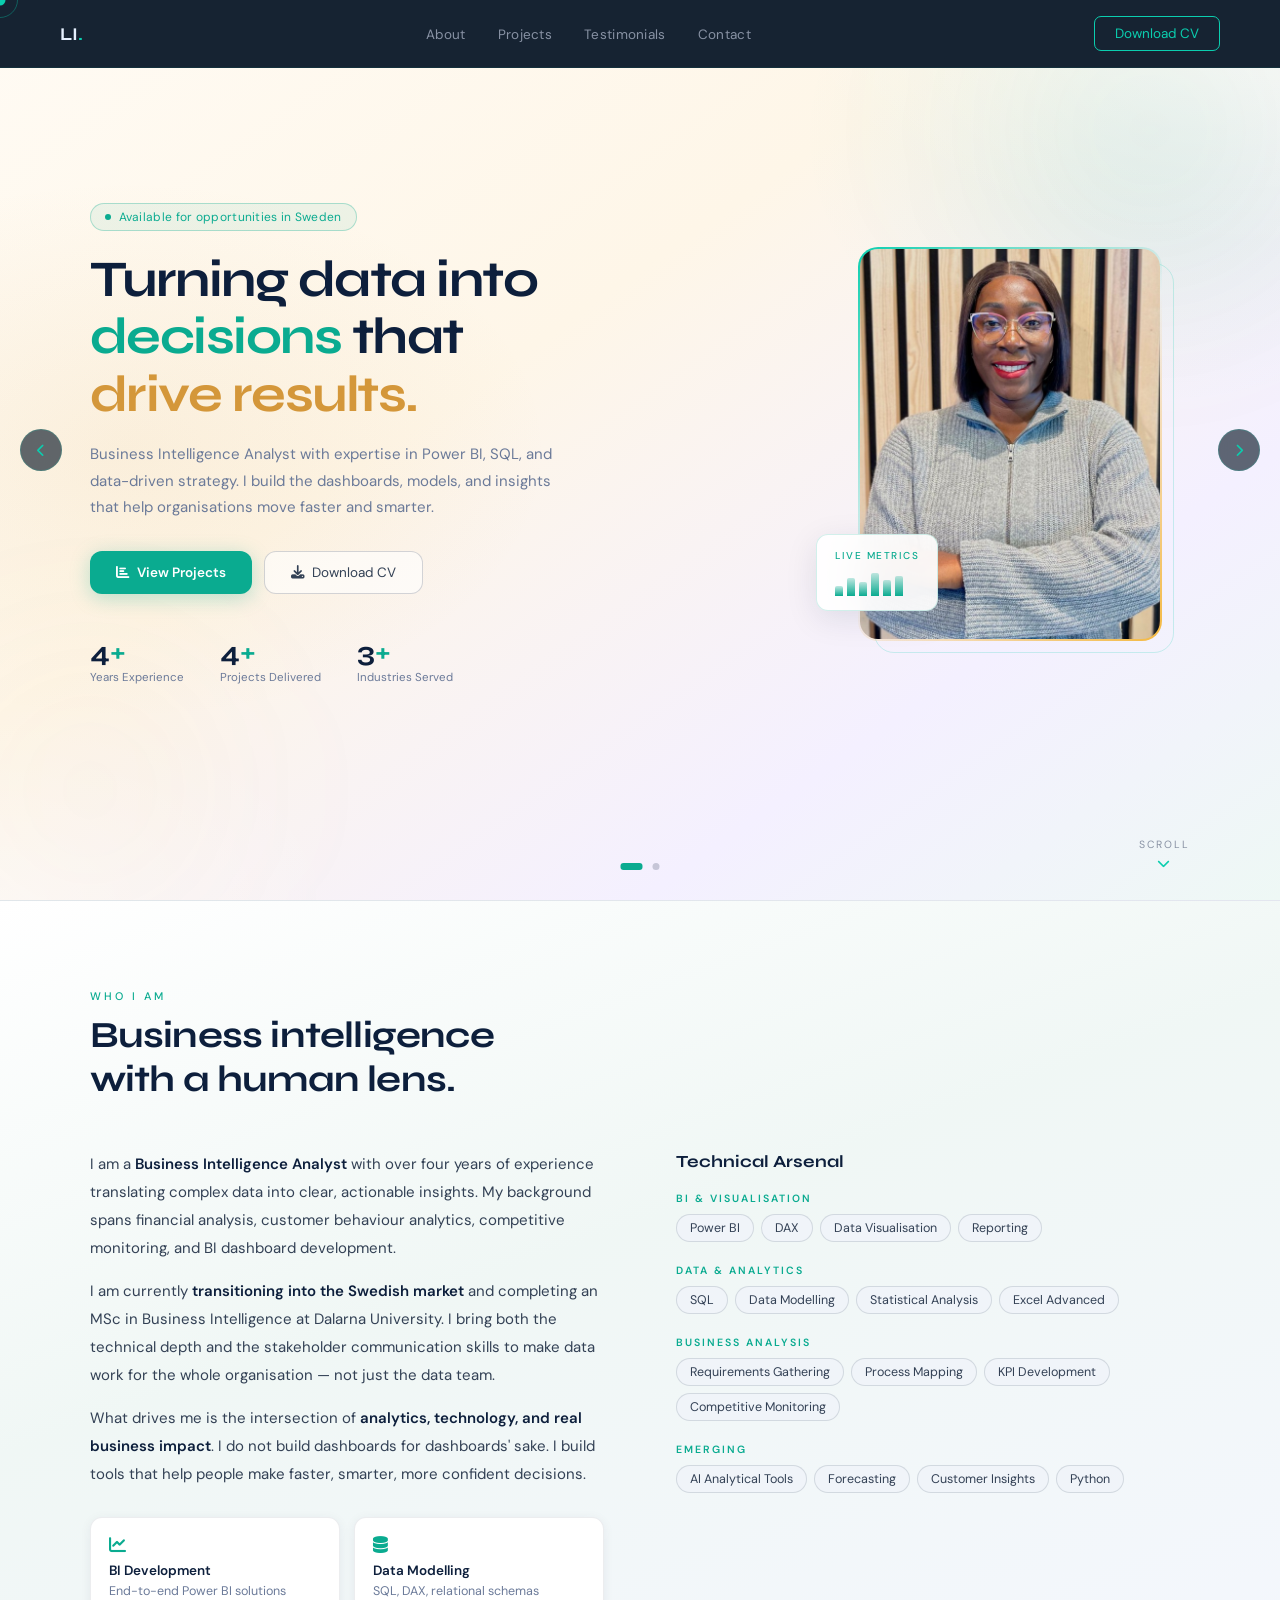
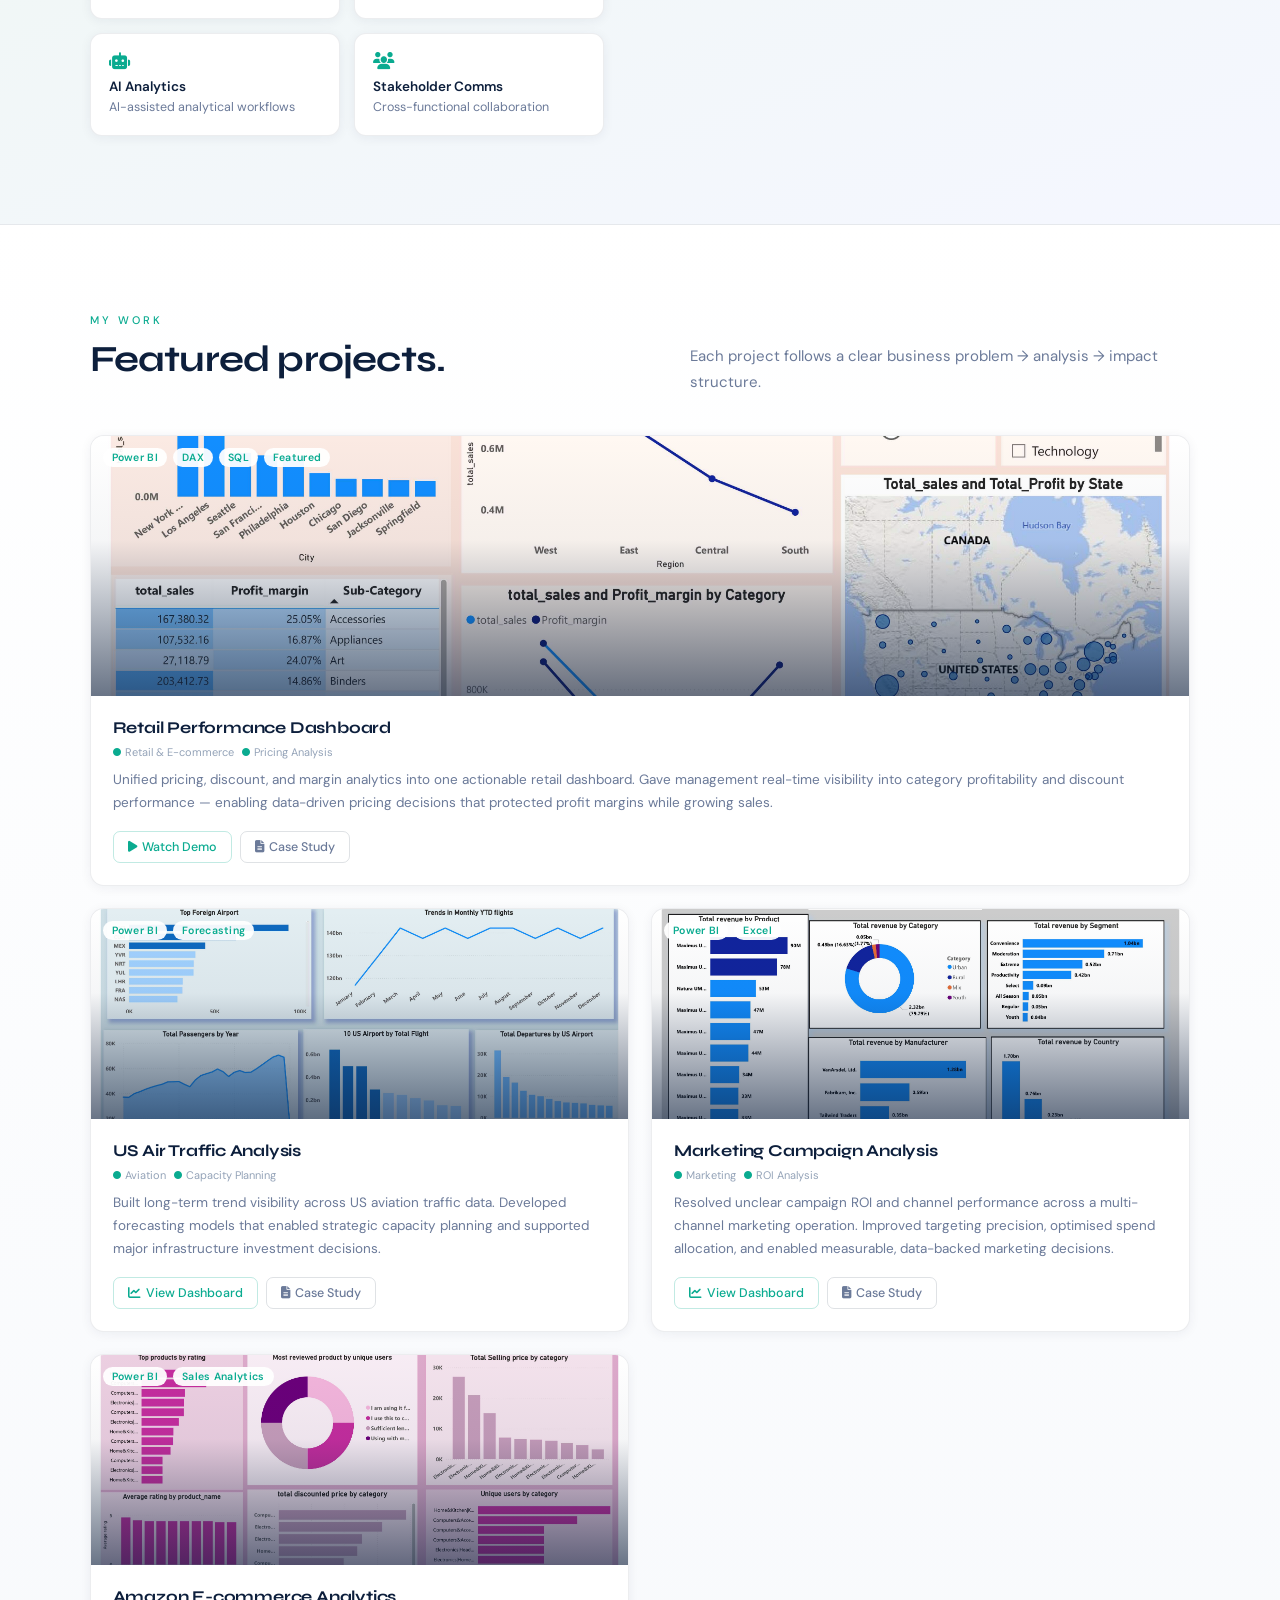
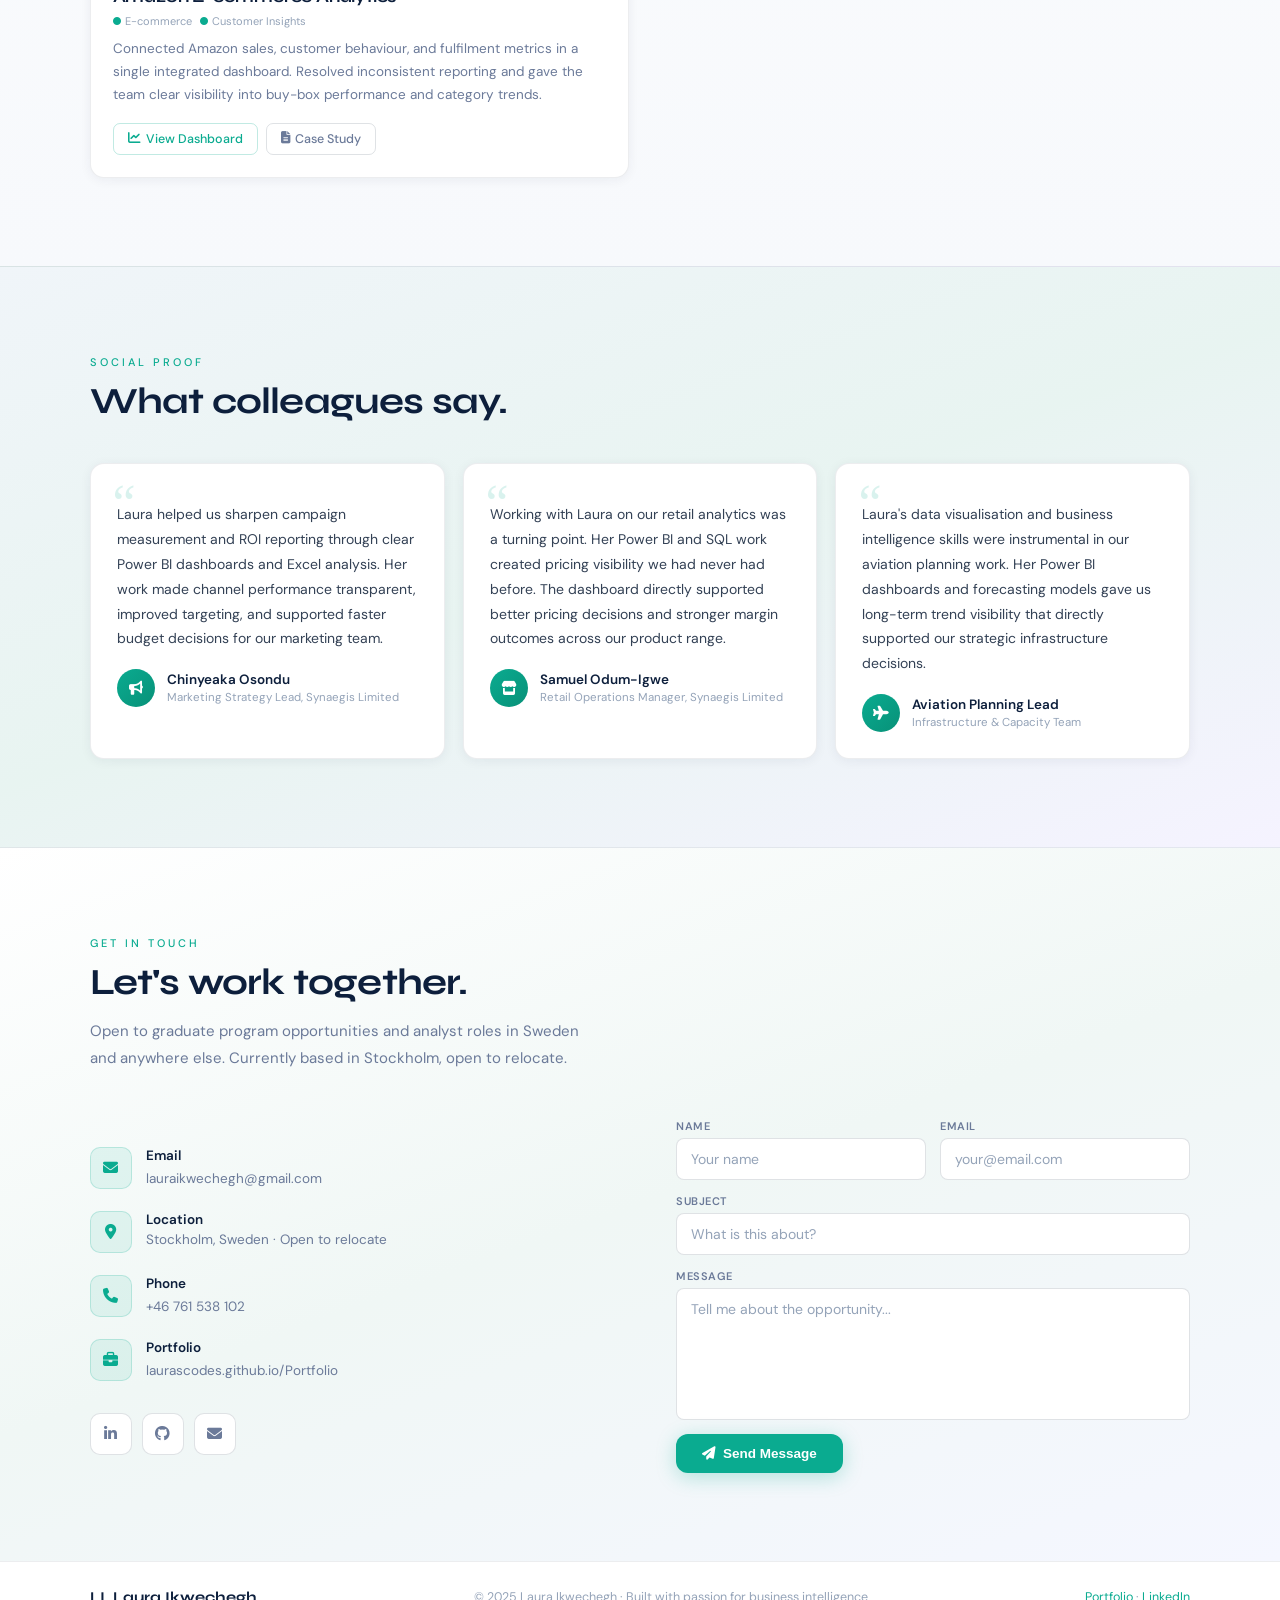
==== commit 1629a955: "new commit" ====
--- a/index (1).html
+++ b/index (1).html
@@ -19,11 +19,6 @@
 <!-- SCROLL BAR -->
 <div id="scroll-bar"></div>
 
-    <div class="loader-bar-wrap"><div class="loader-bar"></div></div>
-    <p class="loader-sub">Business Intelligence Analyst</p>
-  </div>
-</div>
-
 <!-- MOBILE NAV -->
 <div class="mobile-nav" id="mobileNav">
   <button class="close-mobile" onclick="closeMobileNav()"><i class="fas fa-times"></i></button>
@@ -49,20 +44,18 @@
   </div>
 </nav>
 
-<!-- ========== HERO SECTION (Sliding) ========== -->
+<!-- ========== HERO SECTION ========== -->
 <section id="hero">
-
-  <!-- Slider track — holds both slides side by side -->
   <div class="hero-slider" id="heroSlider">
 
-    <!-- ====== SLIDE 1: Photo + Text ====== -->
+    <!-- SLIDE 1: Photo + Text -->
     <div class="hero-slide slide-1">
       <div class="hero-orb orb-1"></div>
       <div class="hero-orb orb-2"></div>
 
       <div class="slide-1-inner">
 
-        <!-- LEFT: Text content -->
+        <!-- LEFT: Text -->
         <div class="hero-text-col">
           <div class="hero-badge">Available for opportunities in Sweden</div>
 
@@ -102,12 +95,10 @@
           </div>
         </div>
 
-        <!-- RIGHT: Professional photo -->
+        <!-- RIGHT: Photo -->
         <div class="hero-photo-col">
           <div class="hero-photo-frame">
-            <img src="assets/img/person/my_imaage.png" alt="Laura Ikwechegh">
-
-            <!-- Floating BI mini-chart card -->
+            <img src="assets/img/portfolio/my_image.jpeg" alt="Laura Ikwechegh">
             <div class="hero-accent-card">
               <div class="accent-card-title">Live Metrics</div>
               <div class="accent-bars">
@@ -126,12 +117,11 @@
     </div>
     <!-- end SLIDE 1 -->
 
-    <!-- ====== SLIDE 2: Warm Charcoal / Minimal ====== -->
+    <!-- SLIDE 2: Gradient -->
     <div class="hero-slide slide-2">
       <div class="slide-2-line"></div>
 
       <div class="slide-2-inner">
-
         <div class="slide-2-eyebrow">Business Intelligence · Power BI · SQL</div>
 
         <h2 class="slide-2-title">
@@ -168,10 +158,8 @@
             <div class="s2-stat-label">Industries<br>Served</div>
           </div>
         </div>
-
-      </div>
-
-      <!-- Floating quote — right side decoration -->
+      </div>
+
       <div class="slide-2-quote">
         <span class="s2-quote-mark">"</span>
         <p class="s2-quote-text">Data is the new oil — but only when refined into insight.</p>
@@ -182,15 +170,14 @@
     <!-- end SLIDE 2 -->
 
   </div>
-  <!-- end .hero-slider -->
-
-  <!-- Slider navigation dots -->
+
+  <!-- Dots -->
   <div class="hero-nav-dots">
     <button class="hero-dot active" aria-label="Slide 1"></button>
     <button class="hero-dot" aria-label="Slide 2"></button>
   </div>
 
-  <!-- Arrow buttons -->
+  <!-- Arrows -->
   <button class="hero-arrow hero-arrow-left" id="heroPrev" aria-label="Previous slide">
     <i class="fas fa-chevron-left"></i>
   </button>
@@ -205,7 +192,6 @@
   </div>
 
 </section>
-<!-- end #hero -->
 
 <!-- ========== ABOUT ========== -->
 <section id="about" class="section">
@@ -258,7 +244,7 @@
       <h3>Technical Arsenal</h3>
 
       <div class="skill-group">
-        <div class="skill-group-title">BI & Visualisation</div>
+        <div class="skill-group-title">BI &amp; Visualisation</div>
         <div class="skill-tags">
           <span class="skill-tag">Power BI</span>
           <span class="skill-tag">DAX</span>
@@ -268,7 +254,7 @@
       </div>
 
       <div class="skill-group">
-        <div class="skill-group-title">Data & Analytics</div>
+        <div class="skill-group-title">Data &amp; Analytics</div>
         <div class="skill-tags">
           <span class="skill-tag">SQL</span>
           <span class="skill-tag">Data Modelling</span>
@@ -293,6 +279,7 @@
           <span class="skill-tag">AI Analytical Tools</span>
           <span class="skill-tag">Forecasting</span>
           <span class="skill-tag">Customer Insights</span>
+          <span class="skill-tag">Python</span>
         </div>
       </div>
     </div>
@@ -463,7 +450,7 @@
         <div class="t-avatar"><i class="fas fa-plane"></i></div>
         <div>
           <div class="t-name">Aviation Planning Lead</div>
-          <div class="t-role">Infrastructure & Capacity Team</div>
+          <div class="t-role">Infrastructure &amp; Capacity Team</div>
         </div>
       </div>
     </div>
@@ -475,7 +462,7 @@
 <section id="contact" class="section">
   <div class="section-label reveal">Get In Touch</div>
   <h2 class="section-title reveal">Let's work together.</h2>
-  <p class="section-sub reveal">Open to graduate program opportunities and analyst roles in Sweden. Currently based in Stockholm, open to relocating to Malmö.</p>
+  <p class="section-sub reveal">Open to graduate program opportunities and analyst roles in Sweden and anywhere else. Currently based in Stockholm, open to relocate.</p>
 
   <div class="contact-grid">
     <div class="reveal">
@@ -491,7 +478,7 @@
           <div class="c-icon"><i class="fas fa-map-marker-alt"></i></div>
           <div class="c-text">
             <h4>Location</h4>
-            <p>Stockholm, Sweden · Open to relocate to Malmö</p>
+            <p>Stockholm, Sweden · Open to relocate</p>
           </div>
         </div>
         <div class="contact-info-item">
